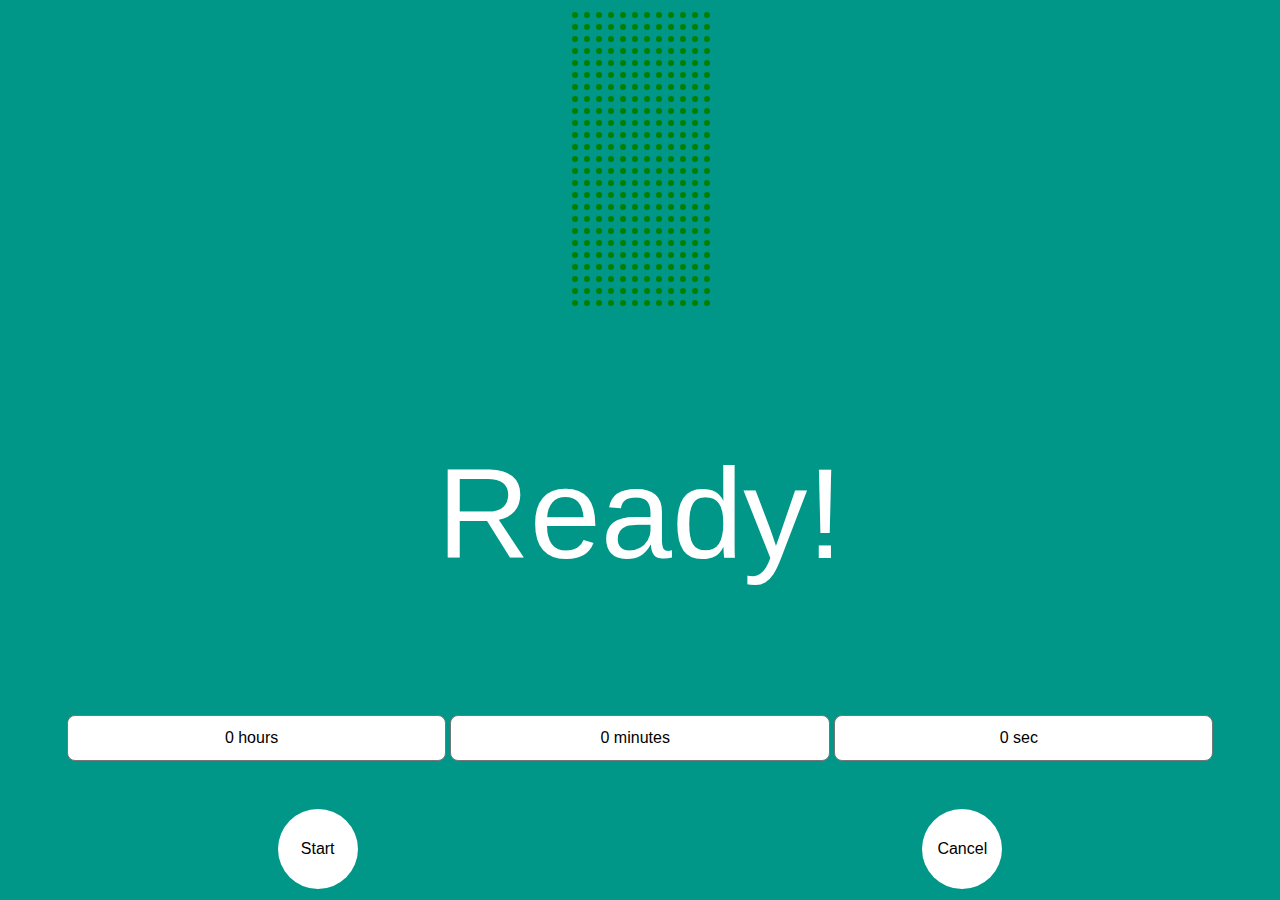
==== index.html @ 71f76a7e "submission" ====
<!DOCTYPE html>
<html>
<head>
    <title>Countdown timer </title>
    <meta charset="utf-8">
    <meta name="viewport" content="width=device-width" initial scale=1.0>
    <link rel="stylesheet" href="style.css">
    </head>
    <body>
    
    <div class="container">
     <svg id="progressBarContainer" width="144" height="300">
      <defs>
        <pattern id="pattern1" x="0" y="0" width="12" height="12" patternUnits="userSpaceOnUse">
         <circle cx="5" cy="5" r="3" stroke="0" fill="green"/>
          </pattern>
         
         </defs>  
        <rect id="progressBar" x="0" y="0" width="144" height="300" style="fill:url(#pattern1)"/>
        </svg>
        <div id="clock">
        <p>Ready!</p>
        </div>
        <div id="content">
                  <select class="selector" 
id="hours">
                      <option value="0">
0 hours </option>
                       <option value="1">
1 hours </option>
                       <option value="2">
2 hours </option>
                       <option value="3">
3 hours </option>
                       <option value="4">
4 hours </option>
                       <option value="5">
5 hours </option>
                         <option value="6">
6 hours </option>
                       <option value="7">
7 hours </option>
                       <option value="8">
8 hours </option>
                       <option value="9">
9 hours </option>
                       <option value="10">
10 hours </option>
                       <option value="11">
11 hours </option> 
                        <option value="12">
12 hours </option>
                       <option value="13">
13 hours </option>
                       <option value="14">
14 hours </option>
                       <option value="15">
15 hours </option>
                       <option value="16">
16 hours </option>
                       <option value="17">
17 hours </option> 
                        <option value="18">
18 hours </option>
                       <option value="19">
19 hours </option>
                       <option value="20">
20 hours </option>
                       <option value="21">
21 hours </option>
                       <option value="22">
22 hours </option>
                       <option value="23">
23 hours </option>
            </select>
            <select class="selector"
id="minutes">
                      <option value="0">
0 minutes </option>
                       <option value="1">
1 minutes </option>
                       <option value="2">
2 minutes </option>
                       <option value="3">
3 minutes </option>
                       <option value="4">
4 minutes </option>
                       <option value="5">
5 minutes </option> 
                        <option value="6">
6 minutes </option>
                       <option value="7">
7 minutes </option>
                       <option value="8">
8 minutes </option>
                       <option value="9">
9 minutes </option>
                       <option value="10">
10 minutes </option>
                       <option value="11">
11 minutes </option> 
                        <option value="12">
12 minutes </option>
                       <option value="13">
13 minutes </option>
                       <option value="14">
14 minutes </option>
                       <option value="15">
15 minutes </option>
                       <option value="16">
16 minutes </option>
                       <option value="17">
17 minutes </option>
                        <option value="18">
18 minutes </option>
                       <option value="19">
19 minutes </option>
                       <option value="20">
20 minutes </option>
                       <option value="21">
21 minutes </option>
                       <option value="22">
22 minutes </option>
                       <option value="23">
23 minutes </option>
                        <option value="24">
24 minutes </option>
                       <option value="25">
25 minutes </option>
                       <option value="26">
26 minutes </option>
                       <option value="27">
27 minutes </option>
                       <option value="28">
28 minutes </option>
                       <option value="29">
29 minutes </option> 
                       <option value="30">
30 minutes </option>
                       <option value="31">
31 minutes </option>
                       <option value="32">
32 minutes </option>
                       <option value="33">
33 minutes </option>
                       <option value="34">
34 minutes </option>
                       <option value="35">
35 minutes </option>
                        <option value="36">
36 minutes </option>
                       <option value="37">
37 minutes </option>
                       <option value="38">
38 minutes</option>
                       <option value="39">
39 minutes </option>
                       <option value="40">
40 minutes </option>
                       <option value="41">
41 minutes </option>
                        <option value="42">
42 minutes  </option>
                       <option value="43">
43 minutes </option>
                       <option value="44">
44 minutes </option>
                       <option value="45">
45 minuets </option>
                       <option value="46">
46 minutes </option>
                       <option value="47">
47 minutes </option>
                     <option value="48">
48 minutes </option>
                       <option value="49">
49 minutes </option>
                       <option value="50">
50 minutes </option>
                       <option value="51">
51 minutes </option>
                       <option value="52">
52 minutes </option>
                       <option value="53">
53 minutes </option> 
                       <option value="54">
54 minutes </option>
                       <option value="55">
55 minutes </option>
                       <option value="56">
56 minutes </option>
                       <option value="57">
57 minutes </option>
                       <option value="58">
58 minutes </option>
                       <option value="59">
59 minutes </option>
            </select>    
                 <select class="selector" 
id="seconds">
                       <option value="0">
0 sec </option>
                       <option value="1">
1 sec </option>
                       <option value="2">
2 sec </option>
                       <option value="3">
3 sec </option>
                       <option value="4">
4 sec </option>
                       <option value="5">
5 sec </option>
                        <option value="6">
6 sec </option>
                       <option value="7">
7 sec </option>
                       <option value="8">
8 sec </option>
                       <option value="9">
9 sec </option>
                       <option value="10">
10 sec </option>
                       <option value="11">
11 sec </option>
                       <option value="12">
12 sec </option>
                       <option value="13">
13 sec </option>
                       <option value="14">
14 sec </option>
                       <option value="15">
15 sec </option>
                       <option value="16">
16 sec </option>
                       <option value="17">
17 sec </option>
                        <option value="18">
18 sec </option>
                       <option value="19">
19 sec </option>
                       <option value="20">
20 sec </option>
                       <option value="21">
21 sec </option>
                       <option value="22">
22 sec </option>
                       <option value="23">
23 sec </option>
                         <option value="24">
24 sec </option>
                       <option value="25">
25 sec </option>
                       <option value="26">
26 sec </option>
                       <option value="27">
27 sec </option>
                       <option value="28">
28 sec </option>
                       <option value="29">
29 sec </option>
                        <option value="30">
30 sec </option>
                       <option value="31">
31 sec </option>
                       <option value="32">
32 sec </option>
                       <option value="33">
33 sec </option>
                       <option value="34">
34 sec </option>
                       <option value="35">
35 sec </option> 
                        <option value="36">
36 sec </option>
                       <option value="37">
37 sec </option>
                       <option value="38">
38 sec  </option>
                       <option value="39">
39 sec </option>
                       <option value="40">
40 sec </option>
                       <option value="41">
41 sec </option>
                       <option value="42">
42 sec </option>
                       <option value="43">
43 sec </option>
                       <option value="44">
44 sec </option>
                       <option value="45">
45 sec </option>
                       <option value="46">
46 sec </option>
                       <option value="47">
47 sec </option>
                       <option value="48">
48 sec </option>
                       <option value="49">
49 sec </option>
                       <option value="50">
50 sec </option>
                       <option value="51">
52 sec </option>
                       <option value="53">
53 sec </option>
                       <option value="54">
55 sec </option>
                        <option value="56">
56 sec </option>
                       <option value="57">
58 sec </option>
                       <option value="59">
59 sec </option>
                    
                </select>
        </div>
        <div class="buttonSection">
            
        <div class="button1"> 
          <button class="roundButton" id="start">Start</button>
            </div>
            
        <div class="button2">
         <button class="roundButton"   id="cancel">Cancel</button>
            </div>
            
        </div>
        
        
        </div>
        
        
    <script>
          document.getElementById("start").addEventListener('click',  startTimer);
          document.getElementById("cancel").addEventListener('click', cancelledButtonPressed);
        
               var startTime;
               var endTime;
               var origTimePeriod;
               var newTimePeriod;
               var timer;
               var cancelled=false;
        
             function startTimer(){
                 cancelled=false;
                 
            startTime = new Date();
            endTime = getEndTime();
                 
    origTimePeriod = endTime.getTime() - startTime.getTime();
                 newTimePeriod = origTimePeriod;
                timer = setInterval(displayCountdown,1000);
             }
         function displayCountdown(){
             var timeleft=msToTime(newTimePeriod);
             document.getElementById("clock").innerHTML= `<p>${timeleft["hours"]}h ${timeleft["minutes"]}m ${timeleft["seconds"]}s</p>`;
             
        var newHieght = Math.floor(newTimePeriod/origTimePeriod *100)*3;
        document.getElementById("progressBar").setAttribute("height", newHeight);
             
             newTimePeriod -= 100;
             if (newTimePeriod <0 || cancelled){
                clearInterval(timer);
                 document.getElementById("clock").innerHTML="<p>complete</p>";
             }
         }
        function cancelledButtonPressed(){
            cancelled = true;
        }
        
        function msToTime(millseconds){
            var mHour = 1000 *60* 60;
            var mMinute = 1000 *60;
            var mSecond = 1000;
            var hours = math.floor(millseconds/ mHour);
            var minutes = Math.floor((millseconds % mHour)/mMinute);
            var seconds = Math.floor((millseconds % mMinute)/mSecond);
            var time = [];
            time["hours"] = hours;
            time["minutes"] = minutes;
            time["seconds"] = seconds;
            
            return time;    
        }
        
        function getEndTime(){
            var dt = new Date();
            var hours = parseInt(document.getElementById("hours").value);
            var minutes = parseInt(document.getElementById("minutes").value);
            var seconds = parseInt(document.getElementById("seconds").value);
            
            dt.setHours(dt.getHours()+ hours);
            dt.setMinutes(dt.getMinutes()+ minutes);
            dt.setSeconds(dt.getSeconds()+seconds);
            return dt;
        }
        </script>
    
    </body>
</html>
---- style.css ----
body{
    background-color: #009788;
    font-family: "Raleway", sans-serif;
    text-align: center;
}

.container{
    width: 100%;
}

p{
  color: white;
  font-size: 10vw;
}

#clock{
    width: 100%;
    text-align: center;
}

#progressBarContainer{
    transform: rotate(180deg);
}

.buttonSection{
    width: 100%;
    padding-top: 3rem;
}

.roundButton{
    border-radius: 50%;
    background-color: white;
    border: 0;
    width: 5rem;
    height: 5rem;
    font-size: 1rem;
}

.button1{
    float: left;
    width: 49%;
}

.button2{
    float: right;
    width: 49%
}

.selector{
    background-color: white;
    padding: .8rem 1.4rem .9rem .8rem;
    width: 30%;
    border-radius: .5rem;
    -moz-appearance: none;
    -webkit-appearance: none;
    appearance: none;
    font-size: 1rem;
    text-align: center;
}
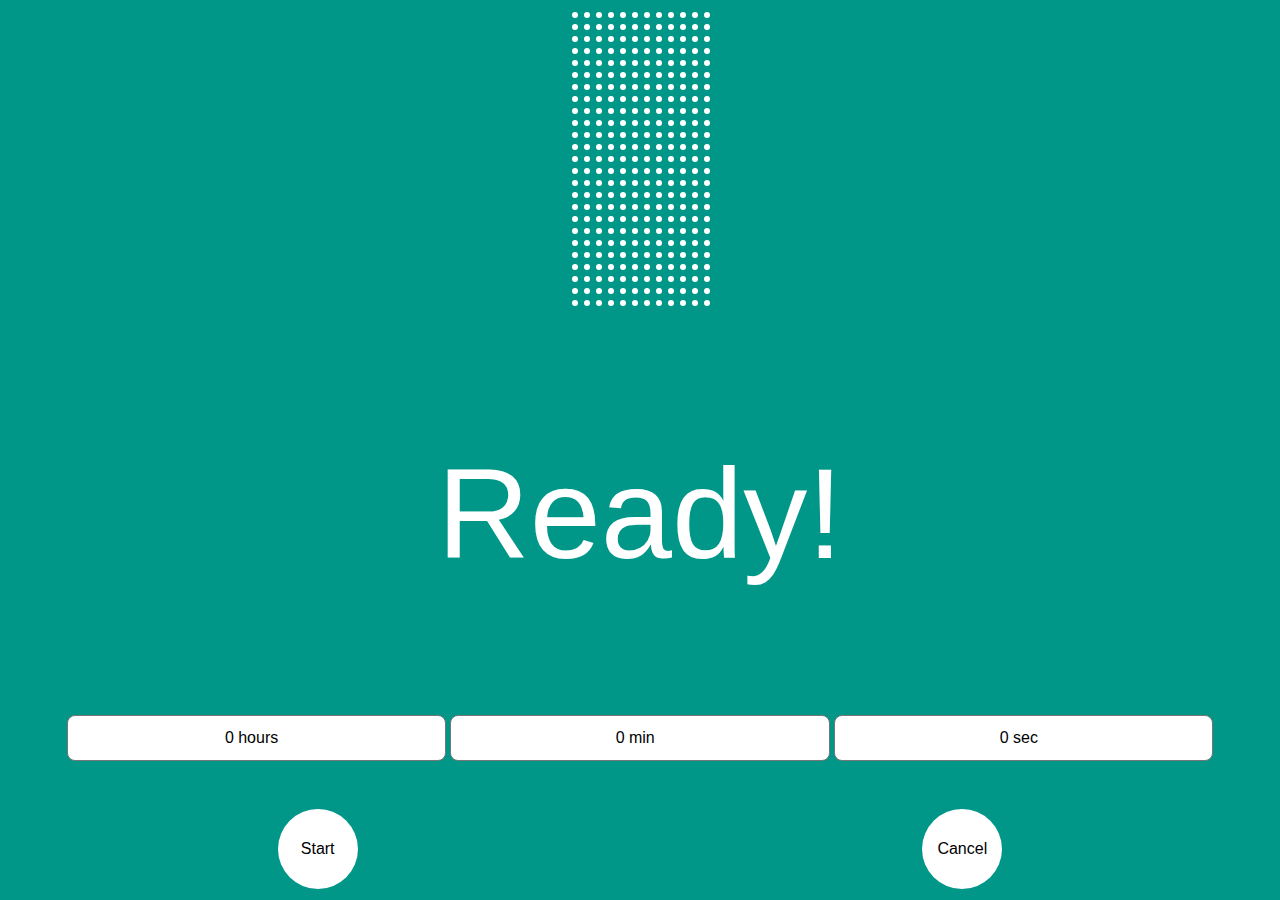
==== commit 06c26291: "submission" ====
--- a/index.html
+++ b/index.html
@@ -1,401 +1,269 @@
 <!DOCTYPE html>
 <html>
-<head>
-    <title>Countdown timer </title>
-    <meta charset="utf-8">
-    <meta name="viewport" content="width=device-width" initial scale=1.0>
-    <link rel="stylesheet" href="style.css">
+   <head>
+      <title>Countdown Timer</title>
+      <meta charset="UTF-8">
+      <meta name="viewport" content="width=device-width , initial-scale=1.0">
+      <link rel="stylesheet" href="style.css">
     </head>
     <body>
-    
-    <div class="container">
-     <svg id="progressBarContainer" width="144" height="300">
-      <defs>
-        <pattern id="pattern1" x="0" y="0" width="12" height="12" patternUnits="userSpaceOnUse">
-         <circle cx="5" cy="5" r="3" stroke="0" fill="green"/>
-          </pattern>
-         
-         </defs>  
-        <rect id="progressBar" x="0" y="0" width="144" height="300" style="fill:url(#pattern1)"/>
+       <div class="container">
+        <svg id="progressBarContainer" width="144" height="300">
+           <defs>
+              <pattern id="pattern1" x="0" y="0" width="12" height="12" patternUnits="userSpaceOnUse">
+                  <circle cx="5" cy="5" r="3" stroke="0" fill="white"/>
+              </pattern> 
+                
+           </defs>
+           <rect id="progressBar" x="0" y="0" width="144" height="300" style="fill: url(#pattern1);"/>
+           
         </svg>
+           
         <div id="clock">
-        <p>Ready!</p>
-        </div>
+           <p>Ready!</p> 
+            
+        </div>
+           
         <div id="content">
-                  <select class="selector" 
-id="hours">
-                      <option value="0">
-0 hours </option>
-                       <option value="1">
-1 hours </option>
-                       <option value="2">
-2 hours </option>
-                       <option value="3">
-3 hours </option>
-                       <option value="4">
-4 hours </option>
-                       <option value="5">
-5 hours </option>
-                         <option value="6">
-6 hours </option>
-                       <option value="7">
-7 hours </option>
-                       <option value="8">
-8 hours </option>
-                       <option value="9">
-9 hours </option>
-                       <option value="10">
-10 hours </option>
-                       <option value="11">
-11 hours </option> 
-                        <option value="12">
-12 hours </option>
-                       <option value="13">
-13 hours </option>
-                       <option value="14">
-14 hours </option>
-                       <option value="15">
-15 hours </option>
-                       <option value="16">
-16 hours </option>
-                       <option value="17">
-17 hours </option> 
-                        <option value="18">
-18 hours </option>
-                       <option value="19">
-19 hours </option>
-                       <option value="20">
-20 hours </option>
-                       <option value="21">
-21 hours </option>
-                       <option value="22">
-22 hours </option>
-                       <option value="23">
-23 hours </option>
-            </select>
-            <select class="selector"
-id="minutes">
-                      <option value="0">
-0 minutes </option>
-                       <option value="1">
-1 minutes </option>
-                       <option value="2">
-2 minutes </option>
-                       <option value="3">
-3 minutes </option>
-                       <option value="4">
-4 minutes </option>
-                       <option value="5">
-5 minutes </option> 
-                        <option value="6">
-6 minutes </option>
-                       <option value="7">
-7 minutes </option>
-                       <option value="8">
-8 minutes </option>
-                       <option value="9">
-9 minutes </option>
-                       <option value="10">
-10 minutes </option>
-                       <option value="11">
-11 minutes </option> 
-                        <option value="12">
-12 minutes </option>
-                       <option value="13">
-13 minutes </option>
-                       <option value="14">
-14 minutes </option>
-                       <option value="15">
-15 minutes </option>
-                       <option value="16">
-16 minutes </option>
-                       <option value="17">
-17 minutes </option>
-                        <option value="18">
-18 minutes </option>
-                       <option value="19">
-19 minutes </option>
-                       <option value="20">
-20 minutes </option>
-                       <option value="21">
-21 minutes </option>
-                       <option value="22">
-22 minutes </option>
-                       <option value="23">
-23 minutes </option>
-                        <option value="24">
-24 minutes </option>
-                       <option value="25">
-25 minutes </option>
-                       <option value="26">
-26 minutes </option>
-                       <option value="27">
-27 minutes </option>
-                       <option value="28">
-28 minutes </option>
-                       <option value="29">
-29 minutes </option> 
-                       <option value="30">
-30 minutes </option>
-                       <option value="31">
-31 minutes </option>
-                       <option value="32">
-32 minutes </option>
-                       <option value="33">
-33 minutes </option>
-                       <option value="34">
-34 minutes </option>
-                       <option value="35">
-35 minutes </option>
-                        <option value="36">
-36 minutes </option>
-                       <option value="37">
-37 minutes </option>
-                       <option value="38">
-38 minutes</option>
-                       <option value="39">
-39 minutes </option>
-                       <option value="40">
-40 minutes </option>
-                       <option value="41">
-41 minutes </option>
-                        <option value="42">
-42 minutes  </option>
-                       <option value="43">
-43 minutes </option>
-                       <option value="44">
-44 minutes </option>
-                       <option value="45">
-45 minuets </option>
-                       <option value="46">
-46 minutes </option>
-                       <option value="47">
-47 minutes </option>
-                     <option value="48">
-48 minutes </option>
-                       <option value="49">
-49 minutes </option>
-                       <option value="50">
-50 minutes </option>
-                       <option value="51">
-51 minutes </option>
-                       <option value="52">
-52 minutes </option>
-                       <option value="53">
-53 minutes </option> 
-                       <option value="54">
-54 minutes </option>
-                       <option value="55">
-55 minutes </option>
-                       <option value="56">
-56 minutes </option>
-                       <option value="57">
-57 minutes </option>
-                       <option value="58">
-58 minutes </option>
-                       <option value="59">
-59 minutes </option>
-            </select>    
-                 <select class="selector" 
-id="seconds">
-                       <option value="0">
-0 sec </option>
-                       <option value="1">
-1 sec </option>
-                       <option value="2">
-2 sec </option>
-                       <option value="3">
-3 sec </option>
-                       <option value="4">
-4 sec </option>
-                       <option value="5">
-5 sec </option>
-                        <option value="6">
-6 sec </option>
-                       <option value="7">
-7 sec </option>
-                       <option value="8">
-8 sec </option>
-                       <option value="9">
-9 sec </option>
-                       <option value="10">
-10 sec </option>
-                       <option value="11">
-11 sec </option>
-                       <option value="12">
-12 sec </option>
-                       <option value="13">
-13 sec </option>
-                       <option value="14">
-14 sec </option>
-                       <option value="15">
-15 sec </option>
-                       <option value="16">
-16 sec </option>
-                       <option value="17">
-17 sec </option>
-                        <option value="18">
-18 sec </option>
-                       <option value="19">
-19 sec </option>
-                       <option value="20">
-20 sec </option>
-                       <option value="21">
-21 sec </option>
-                       <option value="22">
-22 sec </option>
-                       <option value="23">
-23 sec </option>
-                         <option value="24">
-24 sec </option>
-                       <option value="25">
-25 sec </option>
-                       <option value="26">
-26 sec </option>
-                       <option value="27">
-27 sec </option>
-                       <option value="28">
-28 sec </option>
-                       <option value="29">
-29 sec </option>
-                        <option value="30">
-30 sec </option>
-                       <option value="31">
-31 sec </option>
-                       <option value="32">
-32 sec </option>
-                       <option value="33">
-33 sec </option>
-                       <option value="34">
-34 sec </option>
-                       <option value="35">
-35 sec </option> 
-                        <option value="36">
-36 sec </option>
-                       <option value="37">
-37 sec </option>
-                       <option value="38">
-38 sec  </option>
-                       <option value="39">
-39 sec </option>
-                       <option value="40">
-40 sec </option>
-                       <option value="41">
-41 sec </option>
-                       <option value="42">
-42 sec </option>
-                       <option value="43">
-43 sec </option>
-                       <option value="44">
-44 sec </option>
-                       <option value="45">
-45 sec </option>
-                       <option value="46">
-46 sec </option>
-                       <option value="47">
-47 sec </option>
-                       <option value="48">
-48 sec </option>
-                       <option value="49">
-49 sec </option>
-                       <option value="50">
-50 sec </option>
-                       <option value="51">
-52 sec </option>
-                       <option value="53">
-53 sec </option>
-                       <option value="54">
-55 sec </option>
-                        <option value="56">
-56 sec </option>
-                       <option value="57">
-58 sec </option>
-                       <option value="59">
-59 sec </option>
-                    
-                </select>
-        </div>
+         <select class="selector" id="hours">
+          <option value="0">0 hours</option>
+          <option value="1">1 hours</option>
+          <option value="2">2 hours</option>
+          <option value="3">3 hours</option>
+          <option value="4">4 hours</option>
+          <option value="5">5 hours</option>
+          <option value="6">6 hours</option>
+          <option value="7">7 hours</option>
+          <option value="8">8 hours</option>
+          <option value="9">9 hours</option>
+          <option value="10">10 hours</option>
+          <option value="11">11 hours</option>
+          <option value="12">12 hours</option>
+          <option value="13">13 hours</option>
+          <option value="14">14 hours</option>
+          <option value="15">15 hours</option>
+          <option value="16">16 hours</option>
+          <option value="17">17 hours</option>
+          <option value="18">18 hours</option>
+          <option value="19">19 hours</option>
+          <option value="20">20 hours</option>
+          <option value="21">21 hours</option>
+          <option value="22">22 hours</option>
+          <option value="23">23 hours</option>
+         </select>
+            
+         <select class="selector" id="minutes">
+           <option value="0" >0 min</option>
+           <option value="1" >1 min</option>
+           <option value="2" >2 min</option>
+           <option value="3" >3 min</option>
+           <option value="4" >4 min</option>
+           <option value="5" >5 min</option>
+           <option value="6" >6 min</option>
+           <option value="7" >7 min</option>
+           <option value="8" >8 min</option>
+           <option value="9" >9 min</option>
+           <option value="10" >10 min</option>
+           <option value="11" >11 min</option>
+           <option value="12" >12 min</option>
+           <option value="13" >13 min</option>
+           <option value="14" >14 min</option>
+           <option value="15" >15 min</option>
+           <option value="16" >16 min</option>
+           <option value="17" >17 min</option>
+           <option value="18" >18 min</option>
+           <option value="19" >19 min</option>
+           <option value="20" >20 min</option>
+           <option value="21" >21 min</option>
+           <option value="22" >22 min</option>
+           <option value="23" >23 min</option>
+           <option value="24" >24 min</option>
+           <option value="25" >25 min</option>
+           <option value="26" >26 min</option>
+           <option value="27" >27 min</option>
+           <option value="28" >28 min</option>
+           <option value="29" >29 min</option>
+           <option value="30" >30 min</option>
+           <option value="31" >31 min</option>
+           <option value="32" >32 min</option>
+           <option value="33" >33 min</option>
+           <option value="34" >34 min</option>
+           <option value="35" >35 min</option>
+           <option value="36" >36 min</option>
+           <option value="37" >37 min</option>
+           <option value="38" >38 min</option>
+           <option value="39" >39 min</option>
+           <option value="40" >40 min</option>
+           <option value="41" >41 min</option>
+           <option value="42" >42 min</option>
+           <option value="43" >43 min</option>
+           <option value="44" >44 min</option>
+           <option value="45" >45 min</option>
+           <option value="46" >46 min</option>
+           <option value="47" >47 min</option>
+           <option value="48" >48 min</option>
+           <option value="49" >49 min</option>
+           <option value="50" >50 min</option>
+           <option value="51" >51 min</option>
+           <option value="52" >52 min</option>
+           <option value="53" >53 min</option>
+           <option value="54" >54 min</option>
+           <option value="55" >56 min</option>
+           <option value="57" >57 min</option>
+           <option value="58" >58 min</option>
+           <option value="59" >59 min</option>  
+         </select>
+        
+         <select class="selector" id="seconds">
+            <option value="0">0 sec</option>
+            <option value="1" >1 sec</option>
+           <option value="2" >2 sec</option>
+           <option value="3" >3 sec</option>
+           <option value="4" >4 sec</option>
+           <option value="5" >5 sec</option>
+           <option value="6" >6 sec</option>
+           <option value="7" >7 sec</option>
+           <option value="8" >8 sec</option>
+           <option value="9" >9 sec</option>
+           <option value="10" >10 sec</option>
+           <option value="11" >11 sec</option>
+           <option value="12" >12 sec</option>
+           <option value="13" >13 sec</option>
+           <option value="14" >14 sec</option>
+           <option value="15" >15 sec</option>
+           <option value="16" >16 sec</option>
+           <option value="17" >17 sec</option>
+           <option value="18" >18 sec</option>
+           <option value="19" >19 sec</option>
+           <option value="20" >20 sec</option>
+           <option value="21" >21 sec</option>
+           <option value="22" >22 sec</option>
+           <option value="23" >23 sec</option>
+           <option value="24" >24 sec</option>
+           <option value="25" >25 sec</option>
+           <option value="26" >26 sec</option>
+           <option value="27" >27 sec</option>
+           <option value="28" >28 sec</option>
+           <option value="29" >29 sec</option>
+           <option value="30" >30 sec</option>
+           <option value="31" >31 sec</option>
+           <option value="32" >32 sec</option>
+           <option value="33" >33 sec</option>
+           <option value="34" >34 sec</option>
+           <option value="35" >35 sec</option>
+           <option value="36" >36 sec</option>
+           <option value="37" >37 sec</option>
+           <option value="38" >38 sec</option>
+           <option value="39" >39 sec</option>
+           <option value="40" >40 sec</option>
+           <option value="41" >41 sec</option>
+           <option value="42" >42 sec</option>
+           <option value="43" >43 sec</option>
+           <option value="44" >44 sec</option>
+           <option value="45" >45 sec</option>
+           <option value="46" >46 sec</option>
+           <option value="47" >47 sec</option>
+           <option value="48" >48 sec</option>
+           <option value="49" >49 sec</option>
+           <option value="50" >50 sec</option>
+           <option value="51" >51 sec</option>
+           <option value="52" >52 sec</option>
+           <option value="53" >53 sec</option>
+           <option value="54" >54 sec</option>
+           <option value="55" >56 sec</option>
+           <option value="57" >57 sec</option>
+           <option value="58" >58 sec</option>
+           <option value="59" >59 sec9</option> 
+         </select>
+        </div>
+           
         <div class="buttonSection">
-            
-        <div class="button1"> 
-          <button class="roundButton" id="start">Start</button>
-            </div>
+         <div class="button1">
+          <button class="roundButton" id="start">Start</button> 
+        </div>
             
         <div class="button2">
-         <button class="roundButton"   id="cancel">Cancel</button>
-            </div>
+          <button class="roundButton" id="cancel">Cancel</button>
+        </div>
             
         </div>
         
+        </div>
         
-        </div>
-        
-        
-    <script>
-          document.getElementById("start").addEventListener('click',  startTimer);
-          document.getElementById("cancel").addEventListener('click', cancelledButtonPressed);
-        
-               var startTime;
-               var endTime;
-               var origTimePeriod;
-               var newTimePeriod;
-               var timer;
-               var cancelled=false;
-        
-             function startTimer(){
-                 cancelled=false;
-                 
-            startTime = new Date();
-            endTime = getEndTime();
-                 
-    origTimePeriod = endTime.getTime() - startTime.getTime();
-                 newTimePeriod = origTimePeriod;
-                timer = setInterval(displayCountdown,1000);
-             }
-         function displayCountdown(){
-             var timeleft=msToTime(newTimePeriod);
-             document.getElementById("clock").innerHTML= `<p>${timeleft["hours"]}h ${timeleft["minutes"]}m ${timeleft["seconds"]}s</p>`;
-             
-        var newHieght = Math.floor(newTimePeriod/origTimePeriod *100)*3;
-        document.getElementById("progressBar").setAttribute("height", newHeight);
-             
-             newTimePeriod -= 100;
-             if (newTimePeriod <0 || cancelled){
-                clearInterval(timer);
-                 document.getElementById("clock").innerHTML="<p>complete</p>";
-             }
-         }
-        function cancelledButtonPressed(){
-            cancelled = true;
-        }
-        
-        function msToTime(millseconds){
-            var mHour = 1000 *60* 60;
-            var mMinute = 1000 *60;
-            var mSecond = 1000;
-            var hours = math.floor(millseconds/ mHour);
-            var minutes = Math.floor((millseconds % mHour)/mMinute);
-            var seconds = Math.floor((millseconds % mMinute)/mSecond);
-            var time = [];
-            time["hours"] = hours;
-            time["minutes"] = minutes;
-            time["seconds"] = seconds;
-            
-            return time;    
-        }
-        
-        function getEndTime(){
-            var dt = new Date();
-            var hours = parseInt(document.getElementById("hours").value);
-            var minutes = parseInt(document.getElementById("minutes").value);
-            var seconds = parseInt(document.getElementById("seconds").value);
-            
-            dt.setHours(dt.getHours()+ hours);
-            dt.setMinutes(dt.getMinutes()+ minutes);
-            dt.setSeconds(dt.getSeconds()+seconds);
-            return dt;
-        }
-        </script>
-    
+       <script>
+           document.getElementById("start").addEventListener('click',startTimer);
+           document.getElementById("cancel").addEventListener('click', cancelledButtonPressed);
+           
+           var startTime;
+           var endTime;
+           var origTimePeriod;
+           var newTimePeriod;
+           var timer;
+           var cancelled = false;
+           
+          function startTimer(){
+              cancelled = false;
+              
+              startTime = new Date();
+              endTime = getEndTime();
+              
+              origTimePeriod = endTime.getTime() - startTime.getTime();
+              newTimePeriod = origTimePeriod;
+              
+              timer = setInterval(displayCountdown,1000);
+          }
+           
+          function displayCountdown(){
+              var timeLeft = msToTime(newTimePeriod);
+              
+              document.getElementById("clock").innerHTML = `<p>${timeLeft["hours"]}h ${timeLeft ["minutes"]}m ${timeLeft["seconds"]}s</p>`;
+              
+              var newHeight = Math.floor(newTimePeriod / origTimePeriod * 100) * 3;
+              document.getElementById("progressBar").setAttribute("height", newHeight);
+              
+              newTimePeriod -= 1000;
+              
+              if (newTimePeriod <0 || cancelled){
+                  clearInterval(timer);
+                  document.getElementById("clock").innerHTML = "<p>Complete!</p>";
+              }
+          }
+           
+           function cancelledButtonPressed(){
+               cancelled = true;
+           }
+           
+           function msToTime(milliseconds){
+               var mHour = 1000 * 60 * 60;
+               var mMinute = 1000 * 60;
+               var mSecond = 1000;
+               
+               var hours = Math.floor(milliseconds / mHour);
+               var minutes = Math.floor((milliseconds % mHour) / mMinute);
+               var seconds = Math.floor((milliseconds % mMinute) / mSecond);
+               
+               var time = [];
+               time["hours"] = hours;
+               time["minutes"] = minutes;
+               time["seconds"] = seconds;
+               
+               return time;
+               
+           }
+           
+          function getEndTime(){
+              var dt = new Date();
+           
+           var hours = parseInt(document.getElementById("hours").value);
+           var minutes = parseInt(document.getElementById("minutes").value);
+           var seconds = parseInt(document.getElementById("seconds").value);
+            
+           
+           dt.setHours(dt.getHours() + hours);
+           dt.setMinutes(dt.getMinutes() + minutes);
+           dt.setSeconds(dt.getSeconds() + seconds);
+           return dt;
+          }
+     </script>
     </body>
 </html>--- a/style.css
+++ b/style.css
@@ -1,16 +1,17 @@
 body{
     background-color: #009788;
-    font-family: "Raleway", sans-serif;
+    font-family: 'Railway', sans-serif;
     text-align: center;
 }
 
 .container{
     width: 100%;
+    
 }
 
 p{
-  color: white;
-  font-size: 10vw;
+    color: white;
+    font-size: 10vw;
 }
 
 #clock{
@@ -18,8 +19,9 @@
     text-align: center;
 }
 
+
 #progressBarContainer{
-    transform: rotate(180deg);
+  transform: rotate(180deg);
 }
 
 .buttonSection{
@@ -33,7 +35,7 @@
     border: 0;
     width: 5rem;
     height: 5rem;
-    font-size: 1rem;
+    font-size: 1rem; 
 }
 
 .button1{
@@ -43,7 +45,7 @@
 
 .button2{
     float: right;
-    width: 49%
+    width: 49%;
 }
 
 .selector{
